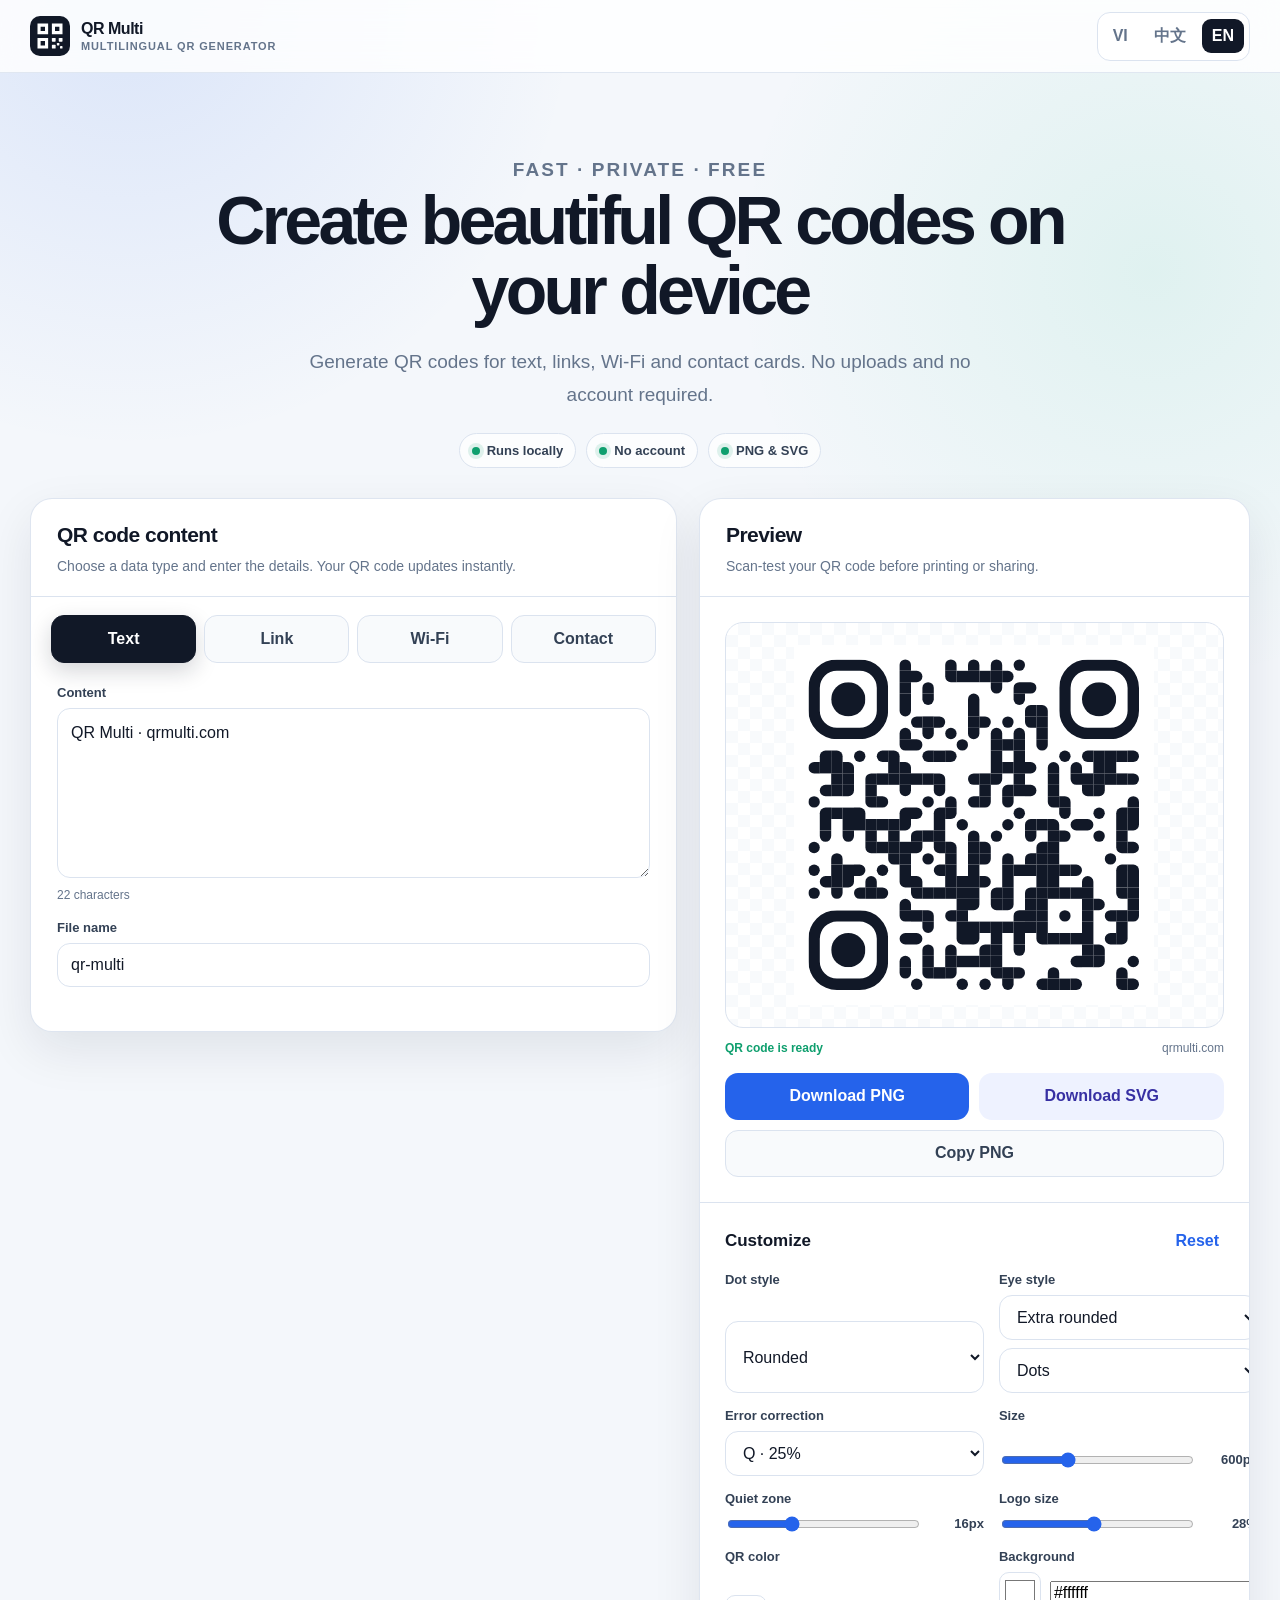
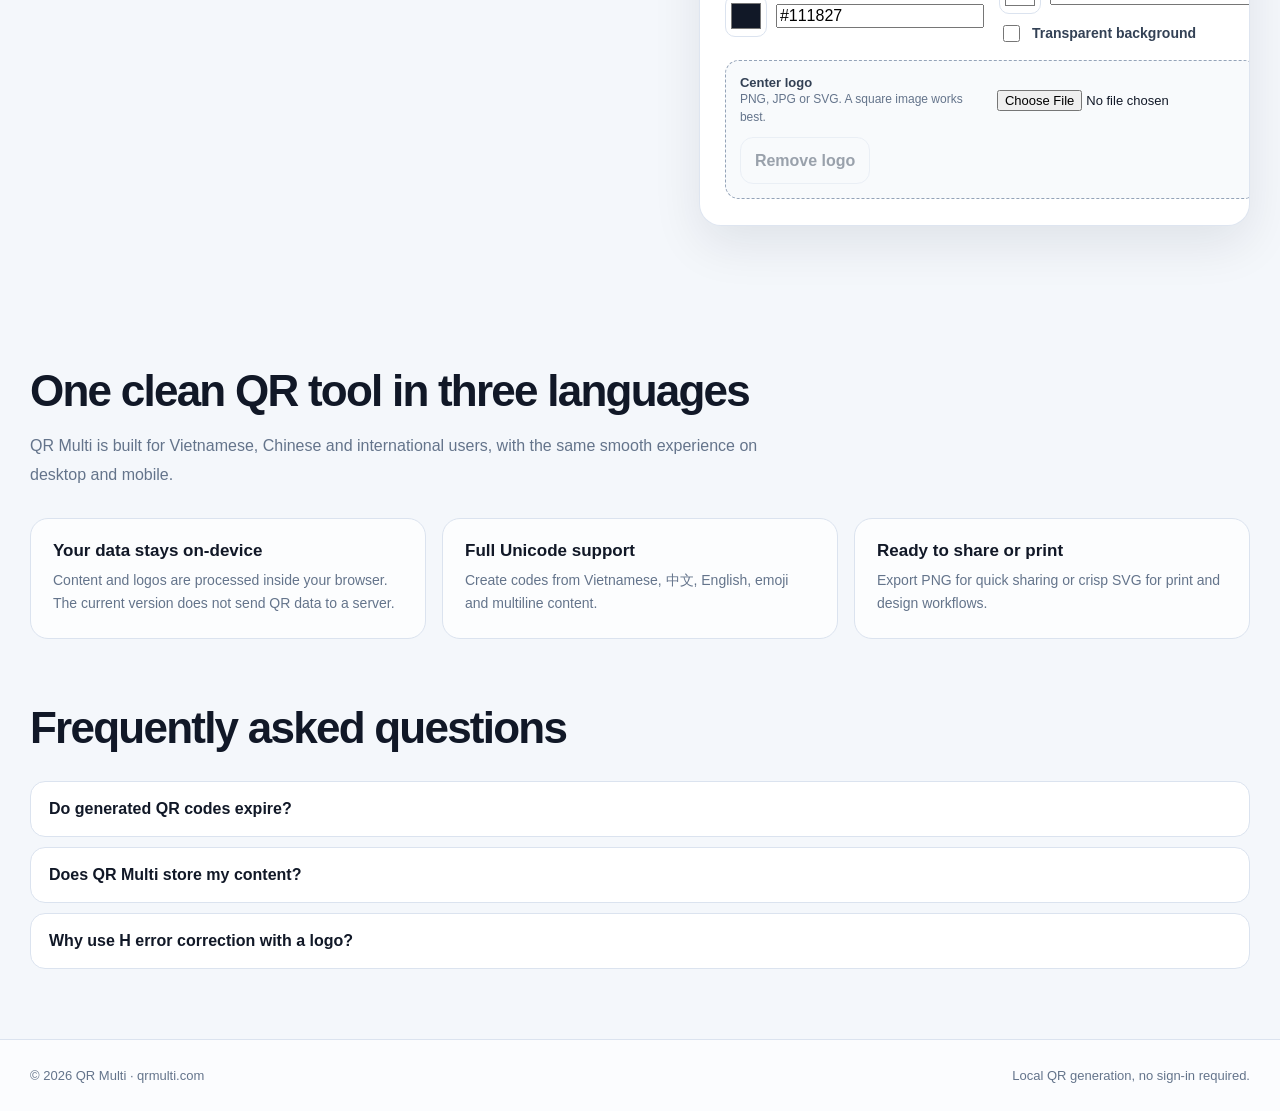
==== en/index.html @ 51b46303 "Add files via upload" ====
<!doctype html>
<html lang="en" data-lang="en">
<head>
  <meta charset="utf-8">
  <meta name="viewport" content="width=device-width, initial-scale=1">
  <title>Free QR Code Generator for Text, URL, Wi-Fi & vCard | QR Multi</title>
  <meta name="description" content="Create free QR codes for text, links, Wi-Fi and contact cards. Customize colors and logos, then download PNG or SVG. Data stays on your device.">
  <meta name="theme-color" content="#111827">
  <meta name="robots" content="index,follow,max-image-preview:large">
  <link rel="canonical" href="https://qrmulti.com/en/">
  <link rel="alternate" hreflang="vi" href="https://qrmulti.com/vi/">
  <link rel="alternate" hreflang="zh-Hans" href="https://qrmulti.com/zh-cn/">
  <link rel="alternate" hreflang="en" href="https://qrmulti.com/en/">
  <link rel="alternate" hreflang="x-default" href="https://qrmulti.com/en/">
  <meta property="og:type" content="website">
  <meta property="og:site_name" content="QR Multi">
  <meta property="og:title" content="Free QR Code Generator for Text, URL, Wi-Fi & vCard | QR Multi">
  <meta property="og:description" content="Create free QR codes for text, links, Wi-Fi and contact cards. Customize colors and logos, then download PNG or SVG. Data stays on your device.">
  <meta property="og:url" content="https://qrmulti.com/en/">
  <meta property="og:image" content="https://qrmulti.com/assets/icons/logo.svg">
  <link rel="icon" href="../assets/icons/favicon.svg" type="image/svg+xml">
  <link rel="stylesheet" href="../assets/css/app.css">
  <script type="application/ld+json">{"@context":"https://schema.org","@type":"WebApplication","name":"QR Multi","url":"https://qrmulti.com/en/","applicationCategory":"UtilitiesApplication","operatingSystem":"Any","offers":{"@type":"Offer","price":"0","priceCurrency":"USD"},"inLanguage":"en","description":"Create free QR codes for text, links, Wi-Fi and contact cards. Customize colors and logos, then download PNG or SVG. Data stays on your device."}</script>
</head>
<body>
  <header class="site-header">
    <div class="shell header-inner">
      <a class="brand" href="./" aria-label="QR Multi">
        <img src="../assets/icons/logo.svg" alt="">
        <span class="brand-copy">QR Multi<small data-i18n="brandTag"></small></span>
      </a>
      <nav class="language-switcher" aria-label="Language">
        <button class="lang-btn" data-lang="vi" data-href="/vi/" aria-current="false">VI</button>
        <button class="lang-btn" data-lang="zh-cn" data-href="/zh-cn/" aria-current="false">中文</button>
        <button class="lang-btn" data-lang="en" data-href="/en/" aria-current="true">EN</button>
      </nav>
    </div>
  </header>

  <main>
    <section class="hero shell">
      <p class="eyebrow" data-i18n="eyebrow"></p>
      <h1 data-i18n="heroTitle"></h1>
      <p data-i18n="heroDesc"></p>
      <div class="trust-row">
        <span class="trust-pill"><i class="dot"></i><span data-i18n="local"></span></span>
        <span class="trust-pill"><i class="dot"></i><span data-i18n="noAccount"></span></span>
        <span class="trust-pill"><i class="dot"></i><span data-i18n="pngSvg"></span></span>
      </div>
    </section>

    <section class="shell app-grid" aria-label="QR generator">
      <article class="panel">
        <div class="panel-head"><h2 data-i18n="inputTitle"></h2><p data-i18n="inputDesc"></p></div>
        <div class="type-tabs" role="tablist">
          <button class="type-btn active" data-type="text" role="tab" aria-selected="true" data-i18n="text"></button>
          <button class="type-btn" data-type="url" role="tab" aria-selected="false" data-i18n="url"></button>
          <button class="type-btn" data-type="wifi" role="tab" aria-selected="false" data-i18n="wifi"></button>
          <button class="type-btn" data-type="vcard" role="tab" aria-selected="false" data-i18n="vcard"></button>
        </div>
        <div class="form-area">
          <div class="type-form" data-form="text">
            <div class="field"><label for="textContent" data-i18n="textLabel"></label><textarea id="textContent" maxlength="2900" data-i18n-placeholder="textPlaceholder">QR Multi · qrmulti.com</textarea><div class="field-note" id="charCount"></div></div>
          </div>
          <div class="type-form" data-form="url" hidden>
            <div class="field"><label for="urlContent" data-i18n="urlLabel"></label><input id="urlContent" type="text" inputmode="url" value="https://qrmulti.com" data-i18n-placeholder="urlPlaceholder"><div class="field-note" data-i18n="urlNote"></div></div>
          </div>
          <div class="type-form" data-form="wifi" hidden>
            <div class="field-grid">
              <div class="field full"><label for="wifiSsid" data-i18n="ssid"></label><input id="wifiSsid" type="text" autocomplete="off" placeholder="My Wi-Fi"></div>
              <div class="field"><label for="wifiPassword" data-i18n="password"></label><input id="wifiPassword" type="text" autocomplete="off"></div>
              <div class="field"><label for="wifiSecurity" data-i18n="encryption"></label><select id="wifiSecurity"><option value="WPA">WPA/WPA2</option><option value="WEP">WEP</option><option value="nopass">None</option></select></div>
              <label class="inline-check"><input id="wifiHidden" type="checkbox"><span data-i18n="hidden"></span></label>
            </div>
          </div>
          <div class="type-form" data-form="vcard" hidden>
            <div class="field-grid">
              <div class="field full"><label for="vcName" data-i18n="name"></label><input id="vcName" type="text" autocomplete="name"></div>
              <div class="field"><label for="vcCompany" data-i18n="company"></label><input id="vcCompany" type="text" autocomplete="organization"></div>
              <div class="field"><label for="vcPhone" data-i18n="phone"></label><input id="vcPhone" type="tel" autocomplete="tel"></div>
              <div class="field"><label for="vcEmail" data-i18n="email"></label><input id="vcEmail" type="email" autocomplete="email"></div>
              <div class="field"><label for="vcWebsite" data-i18n="website"></label><input id="vcWebsite" type="url" autocomplete="url"></div>
              <div class="field full"><label for="vcAddress" data-i18n="address"></label><input id="vcAddress" type="text" autocomplete="street-address"></div>
            </div>
          </div>
          <div class="field" style="margin-top:8px"><label for="fileName" data-i18n="fileName"></label><input id="fileName" type="text" value="qr-multi" data-i18n-placeholder="fileNamePlaceholder"></div>
        </div>
      </article>

      <aside class="panel preview-panel">
        <div class="panel-head"><h2 data-i18n="previewTitle"></h2><p data-i18n="previewDesc"></p></div>
        <div class="preview-wrap">
          <div class="preview-stage"><div id="qrCanvas" aria-live="polite"></div></div>
          <div class="status-line"><span id="qrStatus" class="status-ok"></span><span>qrmulti.com</span></div>
          <div class="action-row">
            <button class="btn btn-primary" id="downloadPng" data-i18n="downloadPng"></button>
            <button class="btn btn-secondary" id="downloadSvg" data-i18n="downloadSvg"></button>
            <button class="btn btn-ghost" id="copyPng" style="grid-column:1/-1" data-i18n="copyPng"></button>
          </div>
        </div>
        <div class="controls">
          <div class="controls-title"><h3 data-i18n="customize"></h3><button id="resetSettings" class="reset-btn" data-i18n="reset"></button></div>
          <div class="control-grid">
            <div class="control"><label class="control-label" for="dotStyle" data-i18n="dotStyle"></label><select id="dotStyle"><option value="square" data-i18n="square"></option><option value="rounded" data-i18n="rounded" selected></option><option value="dots" data-i18n="dots"></option><option value="classy-rounded" data-i18n="classy"></option><option value="extra-rounded" data-i18n="extraRounded"></option></select></div>
            <div class="control"><label class="control-label" for="cornerStyle" data-i18n="cornerStyle"></label><select id="cornerStyle"><option value="square" data-i18n="square"></option><option value="rounded" data-i18n="rounded"></option><option value="dot" data-i18n="dots"></option><option value="extra-rounded" data-i18n="extraRounded" selected></option></select><select id="cornerDotStyle" aria-label="Inner eye"><option value="square" data-i18n="square"></option><option value="dot" data-i18n="dots" selected></option><option value="rounded" data-i18n="rounded"></option></select></div>
            <div class="control"><label class="control-label" for="errorCorrection" data-i18n="correction"></label><select id="errorCorrection"><option value="L">L · 7%</option><option value="M">M · 15%</option><option value="Q" selected>Q · 25%</option><option value="H">H · 30%</option></select></div>
            <div class="control"><label class="control-label" for="qrSize" data-i18n="size"></label><div class="range-line"><input id="qrSize" type="range" min="300" max="1200" step="100" value="600"><span class="range-value" data-range-output="qrSize" data-suffix="px"></span></div></div>
            <div class="control"><label class="control-label" for="qrMargin" data-i18n="margin"></label><div class="range-line"><input id="qrMargin" type="range" min="0" max="50" step="2" value="16"><span class="range-value" data-range-output="qrMargin" data-suffix="px"></span></div></div>
            <div class="control"><label class="control-label" for="logoSize" data-i18n="logoSize"></label><div class="range-line"><input id="logoSize" type="range" min="0.15" max="0.42" step="0.01" value="0.28"><span class="range-value" data-range-output="logoSize" data-suffix="%"></span></div></div>
            <div class="control"><label class="control-label" for="qrColor" data-i18n="qrColor"></label><div class="color-wrap"><input id="qrColor" type="color" value="#111827"><input type="text" value="#111827" aria-label="QR hex" oninput="document.getElementById('qrColor').value=this.value;document.getElementById('qrColor').dispatchEvent(new Event('input'))"></div></div>
            <div class="control"><label class="control-label" for="bgColor" data-i18n="bgColor"></label><div class="color-wrap"><input id="bgColor" type="color" value="#ffffff"><input type="text" value="#ffffff" aria-label="Background hex" oninput="document.getElementById('bgColor').value=this.value;document.getElementById('bgColor').dispatchEvent(new Event('input'))"></div><label class="inline-check"><input id="transparentBg" type="checkbox"><span data-i18n="transparent"></span></label></div>
            <div class="upload-box">
              <div class="upload-line"><div><div class="control-label" data-i18n="uploadLogo"></div><div class="field-note" data-i18n="uploadHint"></div></div><input id="logoFile" class="file-input" type="file" accept="image/png,image/jpeg,image/svg+xml,image/webp"></div>
              <div id="logoName" class="field-note"></div><div class="logo-actions"><button id="removeLogo" class="btn btn-ghost" type="button" disabled data-i18n="removeLogo"></button></div>
            </div>
          </div>
        </div>
      </aside>
    </section>

    <section class="content-section">
      <div class="shell">
        <h2 data-i18n="whyTitle"></h2><p data-i18n="whyDesc"></p>
        <div class="feature-grid">
          <article class="feature-card"><b data-i18n="f1t"></b><p data-i18n="f1d"></p></article>
          <article class="feature-card"><b data-i18n="f2t"></b><p data-i18n="f2d"></p></article>
          <article class="feature-card"><b data-i18n="f3t"></b><p data-i18n="f3d"></p></article>
        </div>
        <h2 style="margin-top:64px" data-i18n="faqTitle"></h2>
        <div class="faq">
          <details><summary data-i18n="q1"></summary><p data-i18n="a1"></p></details>
          <details><summary data-i18n="q2"></summary><p data-i18n="a2"></p></details>
          <details><summary data-i18n="q3"></summary><p data-i18n="a3"></p></details>
        </div>
      </div>
    </section>
  </main>

  <footer class="site-footer"><div class="shell footer-inner"><span data-i18n="footer"></span><span data-i18n="privacy"></span></div></footer>
  <div class="toast" id="toast" role="status"></div>
  <script src="../assets/vendor/qr-code-styling-1.9.2.js"></script>
  <script src="../assets/js/i18n.js"></script>
  <script src="../assets/js/app.js"></script>
</body>
</html>
---- assets/css/app.css ----
:root {
  --bg: #f4f7fb;
  --surface: #ffffff;
  --surface-soft: #f8fafc;
  --ink: #111827;
  --muted: #64748b;
  --line: #dbe3ef;
  --brand: #2563eb;
  --brand-dark: #1d4ed8;
  --success: #0f9f6e;
  --danger: #dc2626;
  --shadow: 0 18px 50px rgba(15, 23, 42, .09);
  --radius: 22px;
}
* { box-sizing: border-box; }
html { scroll-behavior: smooth; }
body {
  margin: 0;
  color: var(--ink);
  background:
    radial-gradient(circle at 10% 0%, rgba(37,99,235,.12), transparent 28rem),
    radial-gradient(circle at 90% 10%, rgba(16,185,129,.09), transparent 26rem),
    var(--bg);
  font-family: Inter, ui-sans-serif, -apple-system, BlinkMacSystemFont, "Segoe UI", "Noto Sans", "Noto Sans SC", Arial, sans-serif;
  min-height: 100vh;
}
button, input, textarea, select { font: inherit; }
button { cursor: pointer; }
a { color: inherit; }
.shell { width: min(1220px, calc(100% - 32px)); margin: 0 auto; }
.site-header {
  position: sticky;
  top: 0;
  z-index: 50;
  border-bottom: 1px solid rgba(219,227,239,.86);
  background: rgba(255,255,255,.82);
  backdrop-filter: blur(16px);
}
.header-inner { min-height: 72px; display: flex; align-items: center; justify-content: space-between; gap: 18px; }
.brand { display: inline-flex; align-items: center; gap: 11px; text-decoration: none; font-weight: 850; letter-spacing: -.03em; }
.brand img { width: 40px; height: 40px; }
.brand-copy small { display: block; color: var(--muted); font-size: 11px; font-weight: 650; letter-spacing: .08em; text-transform: uppercase; margin-top: 2px; }
.language-switcher { display: flex; align-items: center; gap: 6px; padding: 5px; border: 1px solid var(--line); border-radius: 13px; background: var(--surface); }
.lang-btn { border: 0; background: transparent; color: var(--muted); border-radius: 9px; padding: 8px 10px; font-weight: 750; }
.lang-btn[aria-current="true"] { background: var(--ink); color: white; }
.hero { padding: 60px 0 30px; text-align: center; }
.eyebrow { margin: 0 0 13px; color: var(--brand); font-weight: 850; font-size: 13px; letter-spacing: .11em; text-transform: uppercase; }
.hero h1 { margin: 0 auto; max-width: 850px; font-size: clamp(38px, 6vw, 68px); line-height: 1.02; letter-spacing: -.055em; }
.hero p { max-width: 720px; margin: 20px auto 0; color: var(--muted); font-size: clamp(16px, 2vw, 19px); line-height: 1.75; }
.trust-row { display: flex; flex-wrap: wrap; justify-content: center; gap: 10px; margin-top: 22px; }
.trust-pill { display: inline-flex; align-items: center; gap: 7px; padding: 9px 12px; border: 1px solid var(--line); border-radius: 999px; background: rgba(255,255,255,.72); color: #334155; font-size: 13px; font-weight: 720; }
.dot { width: 8px; height: 8px; border-radius: 50%; background: var(--success); box-shadow: 0 0 0 4px rgba(15,159,110,.12); }
.app-grid { display: grid; grid-template-columns: minmax(0, 1.08fr) minmax(360px, .92fr); gap: 22px; align-items: start; padding-bottom: 70px; }
.panel { background: var(--surface); border: 1px solid rgba(219,227,239,.9); border-radius: var(--radius); box-shadow: var(--shadow); overflow: hidden; }
.panel-head { padding: 24px 26px 18px; border-bottom: 1px solid var(--line); }
.panel-head h2 { margin: 0; font-size: 21px; letter-spacing: -.025em; }
.panel-head p { margin: 8px 0 0; color: var(--muted); font-size: 14px; line-height: 1.6; }
.type-tabs { display: grid; grid-template-columns: repeat(4, 1fr); gap: 8px; padding: 18px 20px 0; }
.type-btn { border: 1px solid var(--line); background: var(--surface-soft); color: #334155; min-height: 48px; border-radius: 13px; font-weight: 800; transition: .18s ease; }
.type-btn:hover { border-color: #94a3b8; transform: translateY(-1px); }
.type-btn.active { color: white; border-color: var(--ink); background: var(--ink); box-shadow: 0 8px 22px rgba(17,24,39,.18); }
.form-area { padding: 22px 26px 28px; }
.field-grid { display: grid; grid-template-columns: 1fr 1fr; gap: 16px; }
.field { display: grid; gap: 8px; margin-bottom: 16px; }
.field.full { grid-column: 1 / -1; }
.field label, .control-label { font-size: 13px; font-weight: 800; color: #334155; }
.field input, .field textarea, .field select, .control select, .control input[type="number"] {
  width: 100%;
  border: 1px solid var(--line);
  border-radius: 13px;
  background: white;
  color: var(--ink);
  outline: none;
  padding: 12px 13px;
  transition: border-color .15s, box-shadow .15s;
}
.field textarea { min-height: 170px; resize: vertical; line-height: 1.55; }
.field input:focus, .field textarea:focus, .field select:focus, .control select:focus, .control input:focus { border-color: #60a5fa; box-shadow: 0 0 0 4px rgba(37,99,235,.10); }
.field-note { color: var(--muted); font-size: 12px; line-height: 1.55; }
.inline-check { display: inline-flex; align-items: center; gap: 9px; color: #334155; font-size: 14px; font-weight: 700; }
.inline-check input { width: 17px; height: 17px; accent-color: var(--brand); }
.preview-panel { position: sticky; top: 94px; }
.preview-wrap { padding: 25px; }
.preview-stage {
  min-height: 390px;
  display: grid;
  place-items: center;
  border-radius: 18px;
  border: 1px solid var(--line);
  background:
    linear-gradient(45deg, #f8fafc 25%, transparent 25%),
    linear-gradient(-45deg, #f8fafc 25%, transparent 25%),
    linear-gradient(45deg, transparent 75%, #f8fafc 75%),
    linear-gradient(-45deg, transparent 75%, #f8fafc 75%),
    white;
  background-size: 24px 24px;
  background-position: 0 0, 0 12px, 12px -12px, -12px 0;
  overflow: hidden;
  padding: 22px;
}
#qrCanvas { width: min(100%, 360px); min-height: 300px; display: grid; place-items: center; }
#qrCanvas canvas, #qrCanvas svg { max-width: 100%; height: auto; display: block; }
.status-line { display: flex; align-items: center; justify-content: space-between; gap: 12px; color: var(--muted); font-size: 12px; margin-top: 13px; }
.status-ok { color: var(--success); font-weight: 800; }
.status-error { color: var(--danger); font-weight: 800; }
.action-row { display: grid; grid-template-columns: 1fr 1fr; gap: 10px; margin-top: 18px; }
.btn { border: 0; border-radius: 13px; min-height: 47px; padding: 11px 14px; font-weight: 850; display: inline-flex; justify-content: center; align-items: center; gap: 8px; transition: transform .16s, background .16s, opacity .16s; }
.btn:hover { transform: translateY(-1px); }
.btn-primary { background: var(--brand); color: white; }
.btn-primary:hover { background: var(--brand-dark); }
.btn-secondary { background: #eef2ff; color: #3730a3; }
.btn-ghost { background: var(--surface-soft); color: #334155; border: 1px solid var(--line); }
.btn:disabled { opacity: .48; cursor: not-allowed; transform: none; }
.controls { border-top: 1px solid var(--line); padding: 24px 25px 26px; }
.controls-title { display: flex; align-items: center; justify-content: space-between; margin-bottom: 17px; }
.controls-title h3 { margin: 0; font-size: 17px; }
.reset-btn { border: 0; background: transparent; color: var(--brand); font-weight: 800; padding: 5px; }
.control-grid { display: grid; grid-template-columns: 1fr 1fr; gap: 15px; }
.control { display: grid; gap: 8px; }
.color-wrap { display: grid; grid-template-columns: 42px 1fr; gap: 9px; align-items: center; }
.color-wrap input[type="color"] { width: 42px; height: 42px; border: 1px solid var(--line); padding: 3px; border-radius: 10px; background: white; }
.range-line { display: flex; align-items: center; gap: 10px; }
.range-line input[type="range"] { width: 100%; accent-color: var(--brand); }
.range-value { min-width: 52px; text-align: right; font-weight: 800; color: #334155; font-size: 13px; }
.upload-box { grid-column: 1 / -1; border: 1px dashed #94a3b8; border-radius: 14px; padding: 14px; background: var(--surface-soft); }
.upload-line { display: flex; align-items: center; justify-content: space-between; gap: 12px; }
.file-input { max-width: 100%; font-size: 13px; }
.logo-actions { display: flex; gap: 8px; margin-top: 10px; }
.content-section { padding: 70px 0; }
.content-section h2 { margin: 0; font-size: clamp(28px, 4vw, 44px); letter-spacing: -.04em; }
.content-section > .shell > p { max-width: 760px; color: var(--muted); line-height: 1.8; }
.feature-grid { display: grid; grid-template-columns: repeat(3, 1fr); gap: 16px; margin-top: 28px; }
.feature-card { border: 1px solid var(--line); border-radius: 18px; padding: 22px; background: rgba(255,255,255,.76); }
.feature-card b { display: block; font-size: 17px; margin-bottom: 8px; }
.feature-card p { margin: 0; color: var(--muted); line-height: 1.7; font-size: 14px; }
.faq { margin-top: 28px; display: grid; gap: 10px; }
.faq details { border: 1px solid var(--line); border-radius: 15px; background: white; padding: 0 18px; }
.faq summary { cursor: pointer; list-style: none; font-weight: 820; padding: 18px 0; }
.faq summary::-webkit-details-marker { display: none; }
.faq p { color: var(--muted); line-height: 1.75; padding-bottom: 18px; margin: 0; }
.site-footer { border-top: 1px solid var(--line); background: rgba(255,255,255,.7); padding: 28px 0; color: var(--muted); font-size: 13px; }
.footer-inner { display: flex; justify-content: space-between; gap: 16px; flex-wrap: wrap; }
.toast { position: fixed; left: 50%; bottom: 24px; transform: translate(-50%, 20px); opacity: 0; pointer-events: none; z-index: 100; background: #111827; color: white; border-radius: 12px; padding: 12px 16px; box-shadow: var(--shadow); transition: .2s ease; font-weight: 750; font-size: 13px; }
.toast.show { opacity: 1; transform: translate(-50%, 0); }
.sr-only { position:absolute; width:1px; height:1px; padding:0; margin:-1px; overflow:hidden; clip:rect(0,0,0,0); white-space:nowrap; border:0; }
@media (max-width: 920px) {
  .app-grid { grid-template-columns: 1fr; }
  .preview-panel { position: static; }
  .feature-grid { grid-template-columns: 1fr; }
}
@media (max-width: 640px) {
  .shell { width: min(100% - 20px, 1220px); }
  .site-header { position: static; }
  .header-inner { min-height: 64px; }
  .brand-copy small { display: none; }
  .language-switcher { gap: 2px; padding: 3px; }
  .lang-btn { padding: 7px 8px; font-size: 12px; }
  .hero { padding: 42px 0 24px; }
  .type-tabs { grid-template-columns: 1fr 1fr; }
  .field-grid, .control-grid { grid-template-columns: 1fr; }
  .field.full, .upload-box { grid-column: auto; }
  .form-area, .panel-head, .preview-wrap, .controls { padding-left: 18px; padding-right: 18px; }
  .preview-stage { min-height: 330px; padding: 15px; }
  .action-row { grid-template-columns: 1fr; }
}
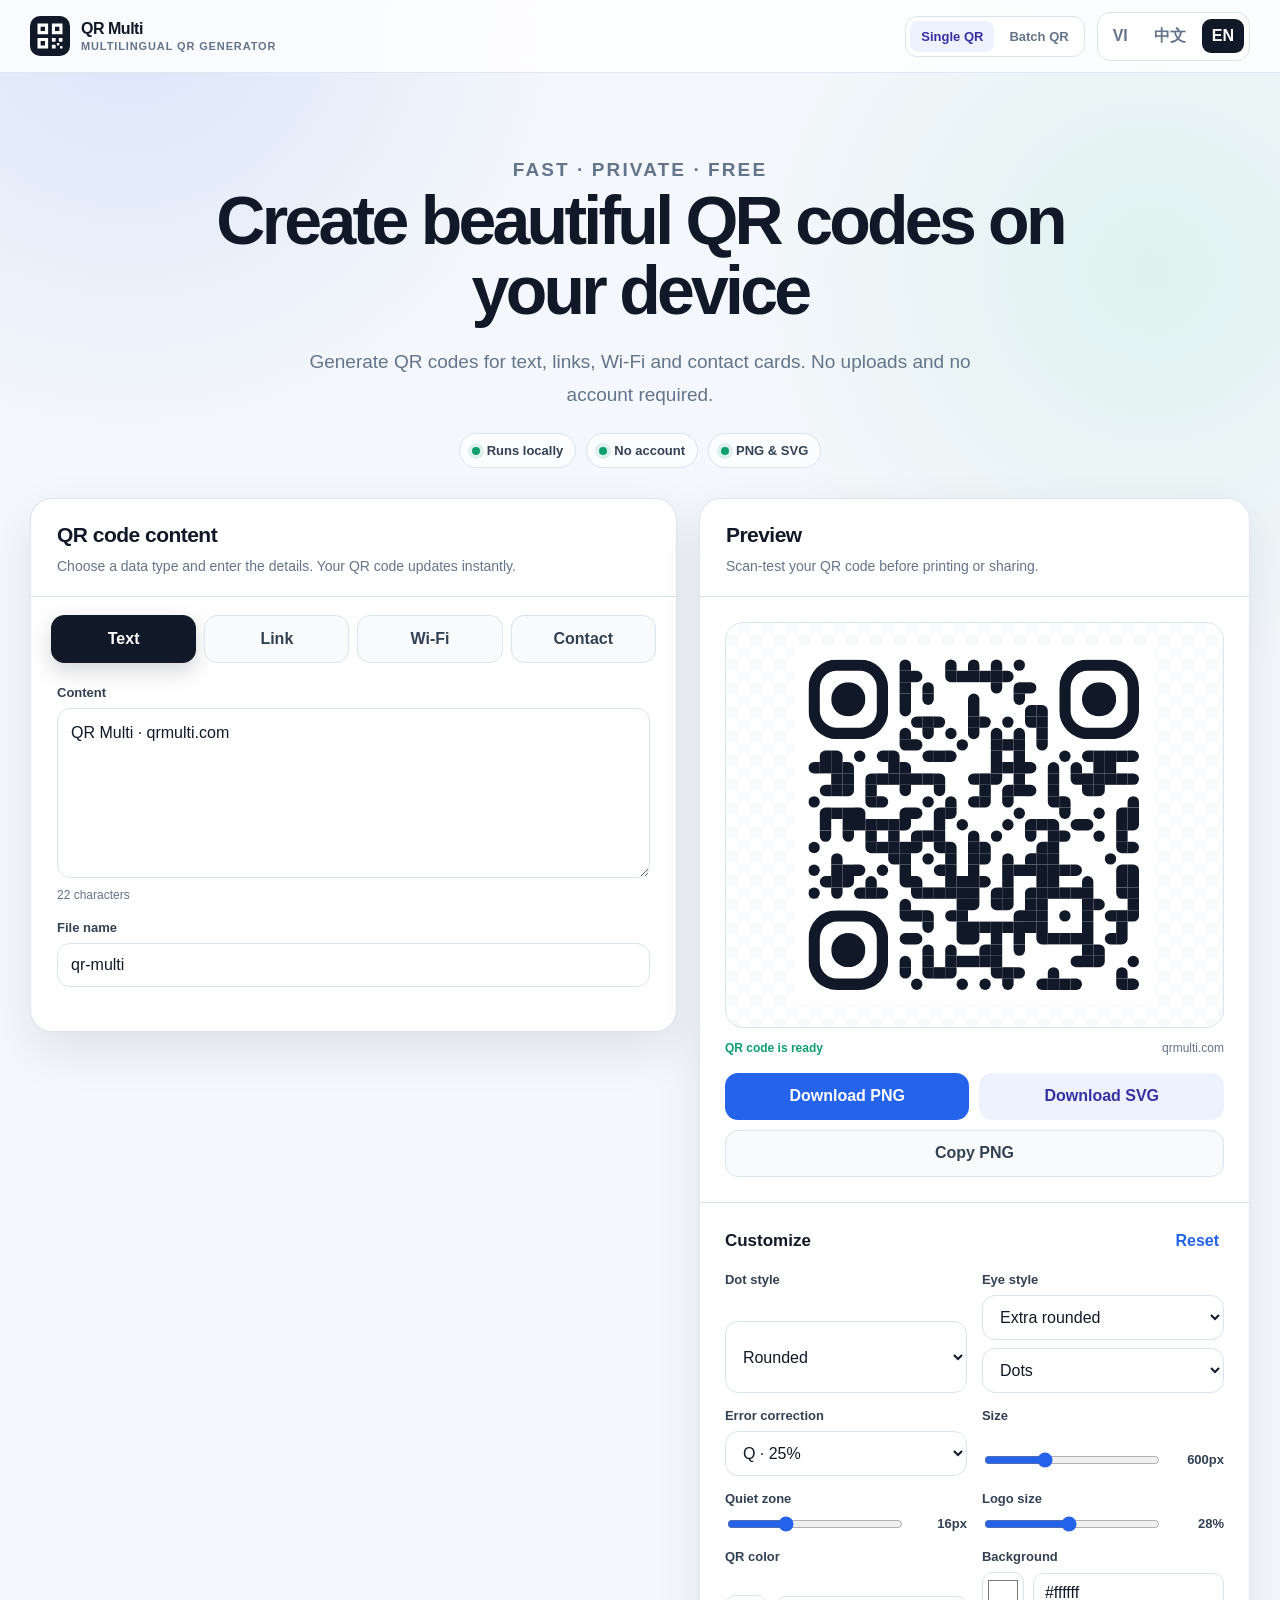
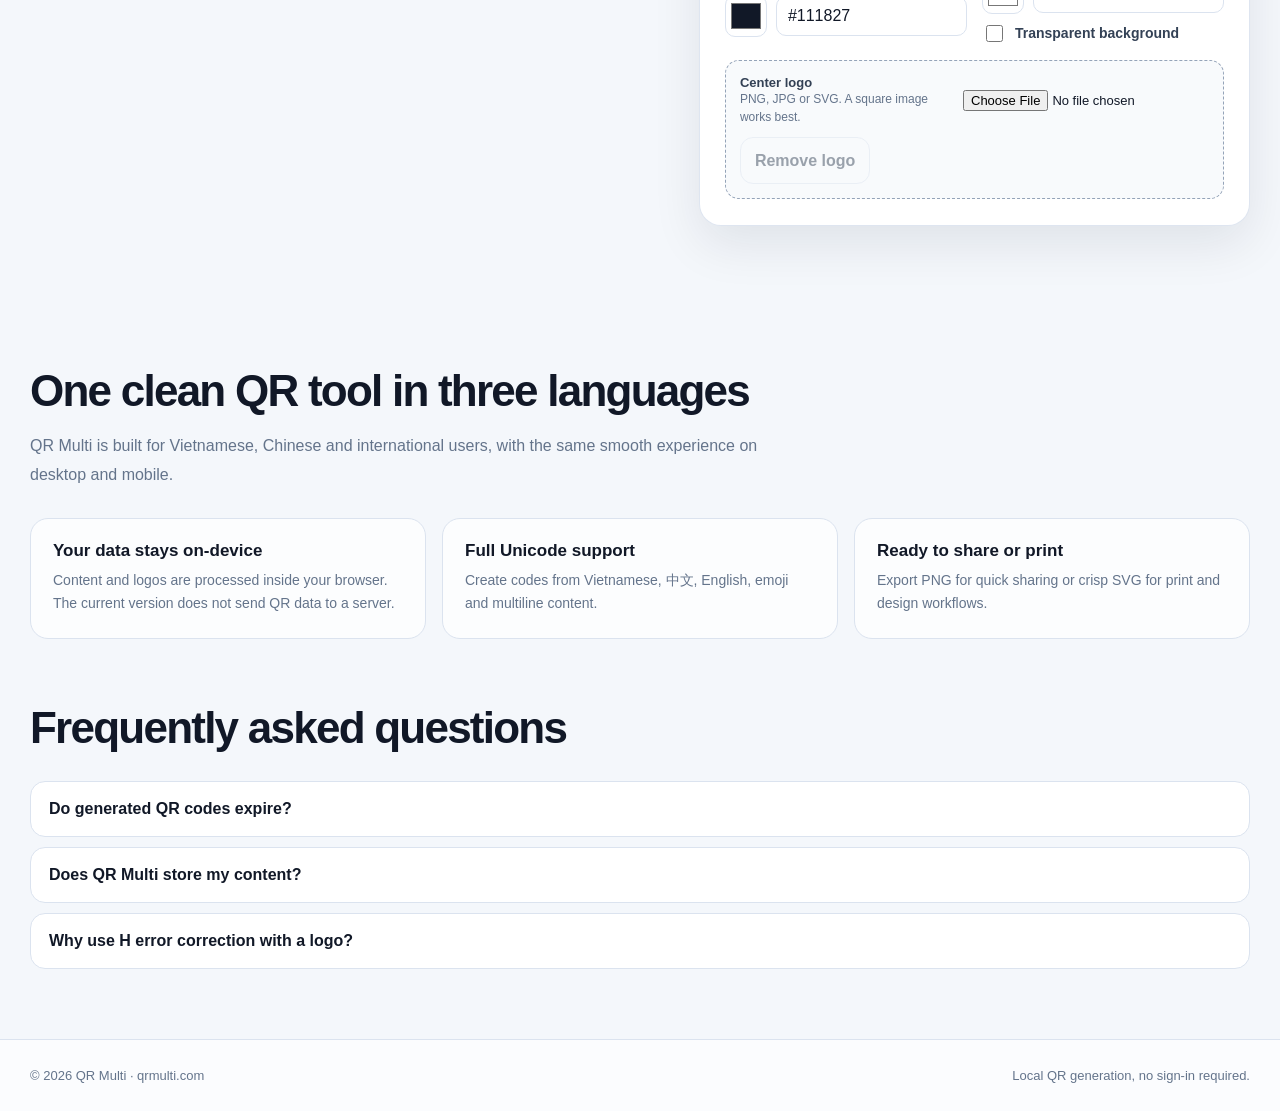
==== commit 4bdd4143: "Add files via upload" ====
--- a/en/index.html
+++ b/en/index.html
@@ -29,11 +29,17 @@
         <img src="../assets/icons/logo.svg" alt="">
         <span class="brand-copy">QR Multi<small data-i18n="brandTag"></small></span>
       </a>
-      <nav class="language-switcher" aria-label="Language">
+      <div class="header-actions">
+        <nav class="product-nav" aria-label="QR tools">
+          <a class="product-link active" href="./">Single QR</a>
+          <a class="product-link" href="./batch/">Batch QR</a>
+        </nav>
+        <nav class="language-switcher" aria-label="Language">
         <button class="lang-btn" data-lang="vi" data-href="/vi/" aria-current="false">VI</button>
         <button class="lang-btn" data-lang="zh-cn" data-href="/zh-cn/" aria-current="false">中文</button>
         <button class="lang-btn" data-lang="en" data-href="/en/" aria-current="true">EN</button>
       </nav>
+      </div>
     </div>
   </header>
 
--- a/assets/css/app.css
+++ b/assets/css/app.css
@@ -163,3 +163,22 @@
   .preview-stage { min-height: 330px; padding: 15px; }
   .action-row { grid-template-columns: 1fr; }
 }
+
+/* Product navigation added in QRcode 1 v2. */
+.header-actions { display: flex; align-items: center; gap: 12px; }
+.product-nav { display: flex; align-items: center; gap: 4px; padding: 4px; border: 1px solid var(--line); border-radius: 12px; background: rgba(255,255,255,.76); }
+.product-link { text-decoration: none; color: var(--muted); border-radius: 8px; padding: 8px 11px; font-size: 13px; font-weight: 800; white-space: nowrap; }
+.product-link:hover { color: var(--ink); }
+.product-link.active { background: #eef2ff; color: #3730a3; }
+@media (max-width: 1050px) { .product-nav { display: none; } }
+.color-wrap input[type="text"] {
+  min-width: 0;
+  width: 100%;
+  border: 1px solid var(--line);
+  border-radius: 10px;
+  background: white;
+  color: var(--ink);
+  outline: none;
+  padding: 10px 11px;
+}
+.color-wrap input[type="text"]:focus { border-color: #60a5fa; box-shadow: 0 0 0 4px rgba(37,99,235,.10); }
